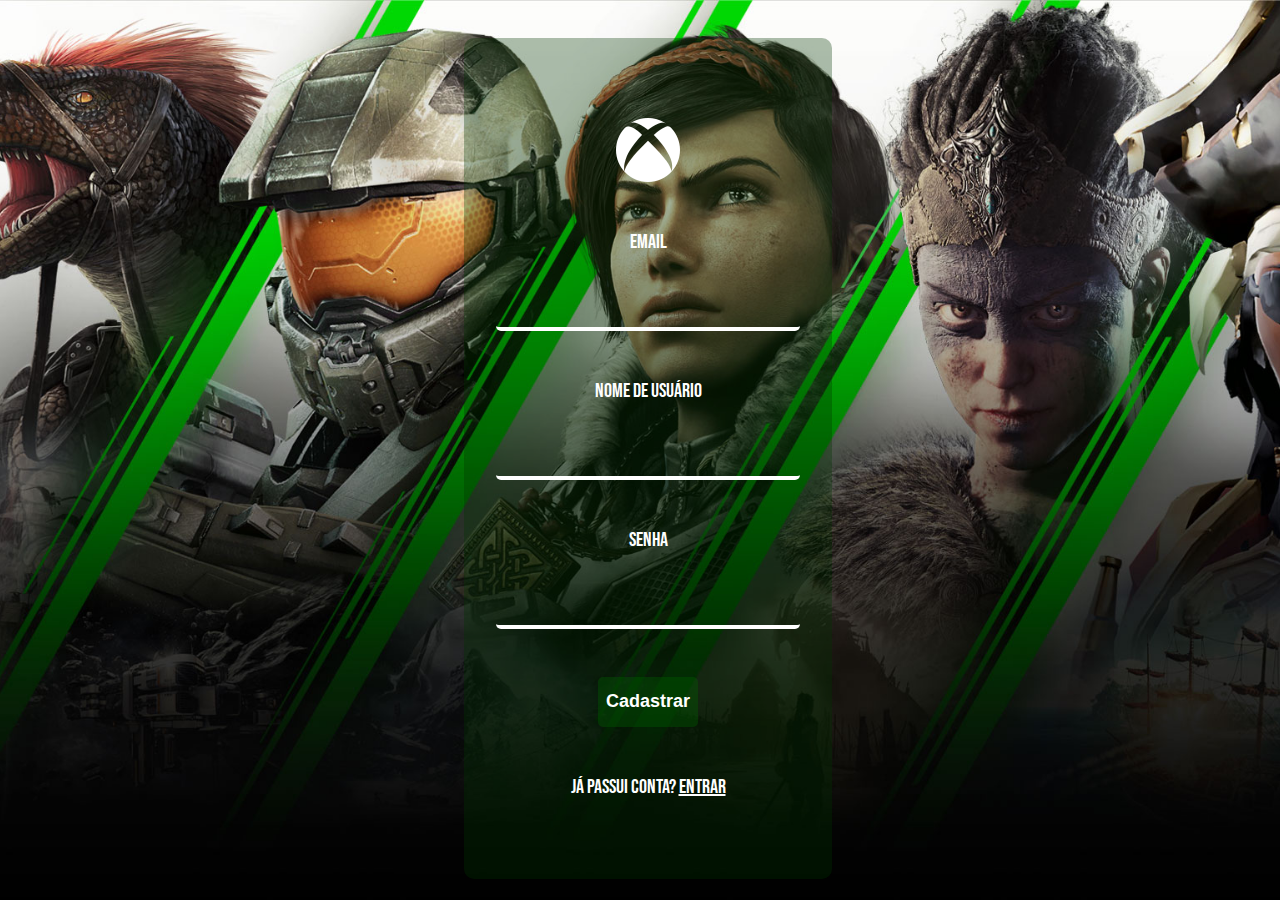
==== cadastrar.html @ 532b091f "." ====
<!DOCTYPE html>
<html lang="en">
<head>
  <meta charset="UTF-8">
  <meta http-equiv="X-UA-Compatible" content="IE=edge">
  <meta name="viewport" content="width=device-width, initial-scale=1.0">
  <link rel="stylesheet" href="login.css">
  <title>Document</title>
</head>
<body>
  
  <form>
    <div id="login">
      <img src="./img/logotipo-do-xbox (1).png" alt="logo">
      <label for="email">Email</label>
      <input type="text" id="email" name="email" class="texto">
      <label for="username">Nome de usuário</label>
      <input type="text" id="username" name="username" class="texto">
      <label for="password">Senha</label>
      <input type="password" id="password" name="password"  class="texto">
      <input type="submit" value="Cadastrar" class="botao">
      <label for="">Já passui conta? <a href="login.html"><u>Entrar</u></a><label>
    </div>
  </form>
</body>
</html>
---- login.css ----
@import url("https://fonts.googleapis.com/css2?family=Bebas+Neue&display=swap");

body {
  background-attachment: fixed;
  background-position: center;
  background-size: cover;
  background-image: url(/img/login.jpg);
  color: white;
  width: 100%;
  height: 100vh;
  display: flex;
  align-items: center;
  justify-content: center;
}

a {
  text-decoration: none;
  color: white;
}

label {
  font-family: "Bebas Neue", cursive;
  font-size: 20px;
}

#login {
  border-radius: 10px;
  background-color: #00340052;
  padding: 5rem 2rem 5rem 2rem;
  gap: 3rem;
  display: flex;
  flex-direction: column;
  align-items: center;
}

.texto {
  font-size: 20px;
  width: 300px;
  color: white;
  background-color: #00340000;
  border-radius: 5px;
  border: none;
  border-bottom: solid 4px hsl(0, 0%, 100%);
}

input:focus {
  box-shadow: 0 0 0 0;
  outline: 0;
}

.botao {
  border: none;
  color: white;
  background-color: #00640059;
  border-radius: 5px;
  font-size: 18px;
  font-weight: bolder;
  width: 100px;
  height: 50px;
}

.botao:hover {
  transition: transform 0.3s ease-in-out;
  transform: scale(1.2);
}
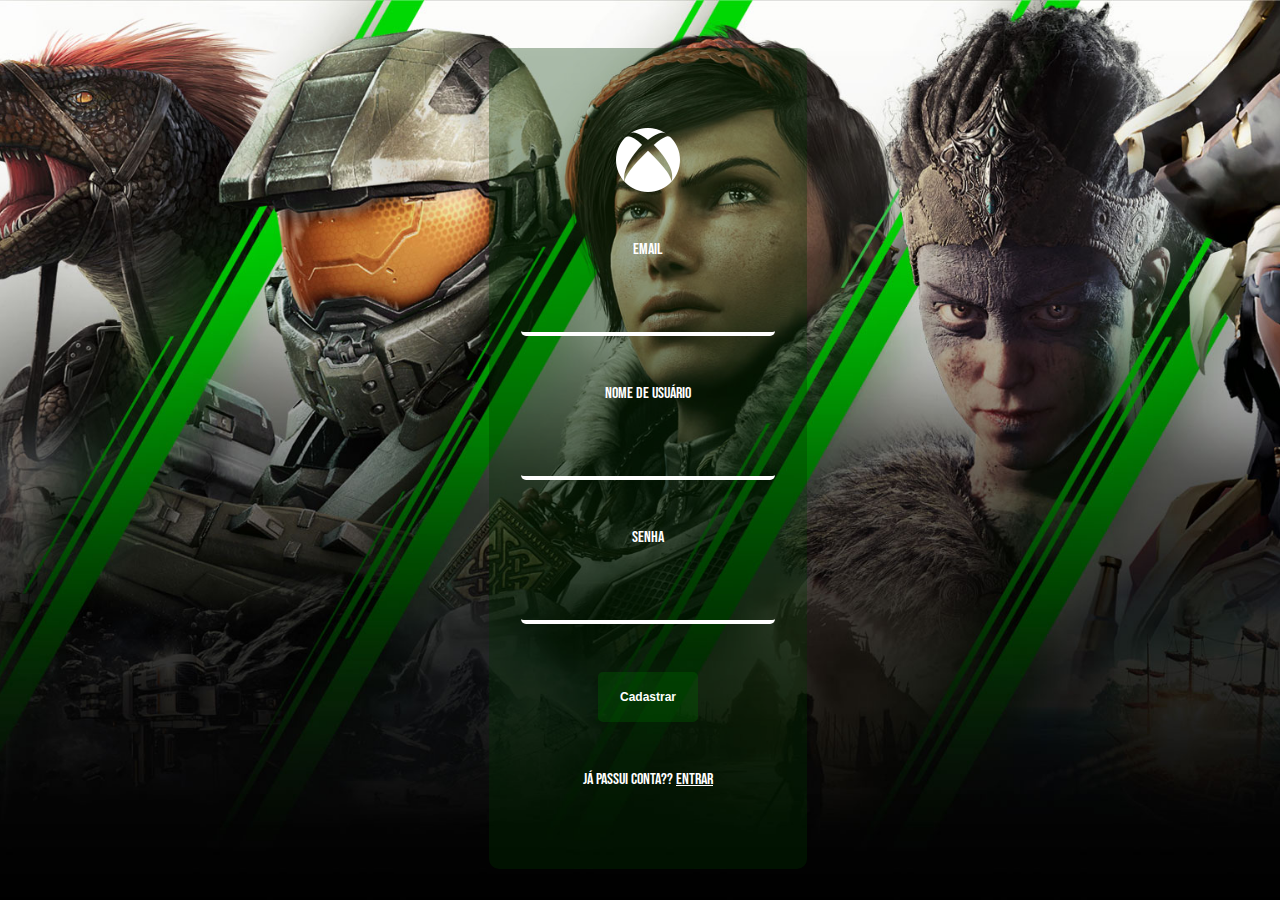
==== commit 28f5fe7b: "." ====
--- a/cadastrar.html
+++ b/cadastrar.html
@@ -4,6 +4,7 @@
   <meta charset="UTF-8">
   <meta http-equiv="X-UA-Compatible" content="IE=edge">
   <meta name="viewport" content="width=device-width, initial-scale=1.0">
+  <link rel="shortcut icon" href="./img/icone.png" type="image/x-icon">
   <link rel="stylesheet" href="login.css">
   <title>Document</title>
 </head>
@@ -18,8 +19,8 @@
       <input type="text" id="username" name="username" class="texto">
       <label for="password">Senha</label>
       <input type="password" id="password" name="password"  class="texto">
-      <input type="submit" value="Cadastrar" class="botao">
-      <label for="">Já passui conta? <a href="login.html"><u>Entrar</u></a><label>
+      <button class="botao"><a href="index.html">Cadastrar</a></button>
+      <label for="">Já passui conta?? <a href="index.html"><u>Entrar</u></a><label>
     </div>
   </form>
 </body>
--- a/login.css
+++ b/login.css
@@ -4,7 +4,7 @@
   background-attachment: fixed;
   background-position: center;
   background-size: cover;
-  background-image: url(/img/login.jpg);
+  background-image: url(./img/login.jpg);
   color: white;
   width: 100%;
   height: 100vh;
@@ -20,7 +20,7 @@
 
 label {
   font-family: "Bebas Neue", cursive;
-  font-size: 20px;
+  font-size: 16px;
 }
 
 #login {
@@ -32,10 +32,19 @@
   flex-direction: column;
   align-items: center;
 }
+@media only screen and (max-width: 600px){
+  #login{
+    padding: 3rem 1rem 3rem 1rem;
+    gap: 1.5rem;
+    display: flex;
+    flex-direction: column;
+    align-items: center;
+  }
+}
 
 .texto {
   font-size: 20px;
-  width: 300px;
+  width: 250px;
   color: white;
   background-color: #00340000;
   border-radius: 5px;
@@ -53,7 +62,7 @@
   color: white;
   background-color: #00640059;
   border-radius: 5px;
-  font-size: 18px;
+  font-size: 12px;
   font-weight: bolder;
   width: 100px;
   height: 50px;
